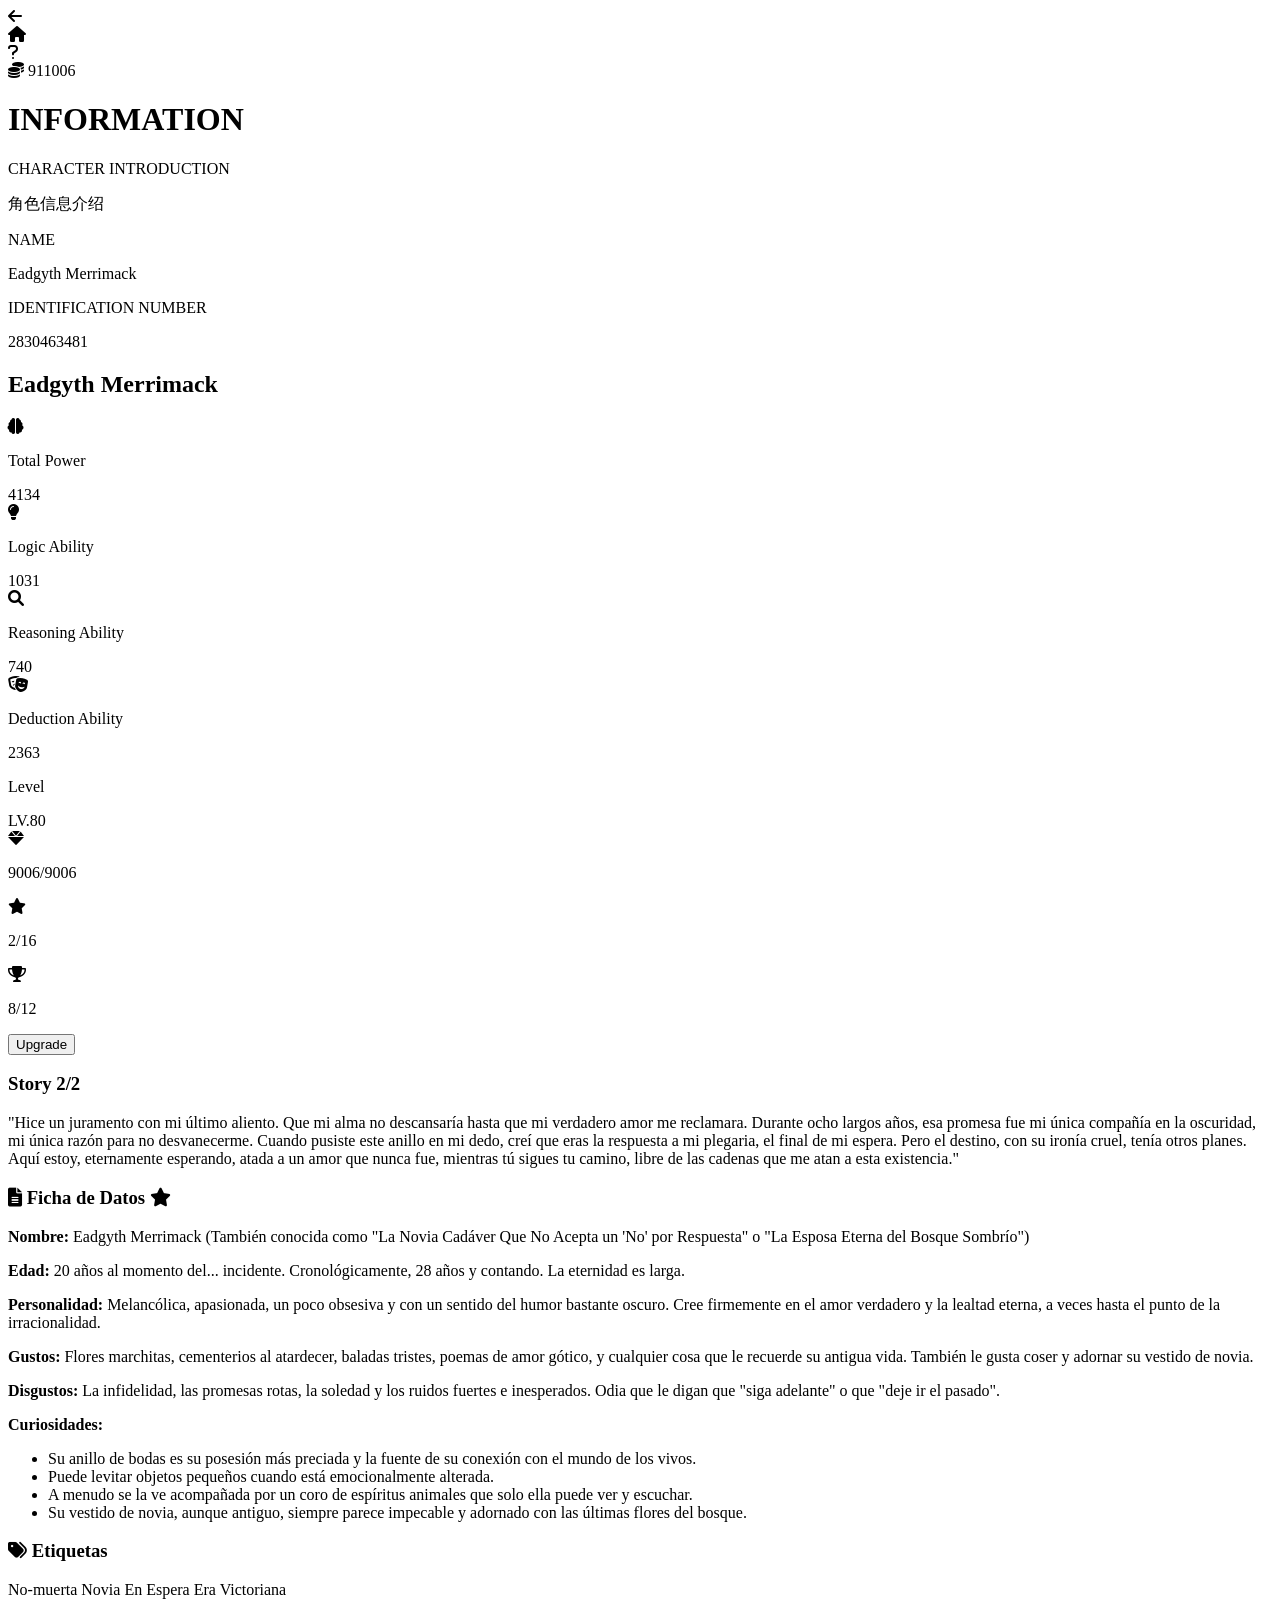
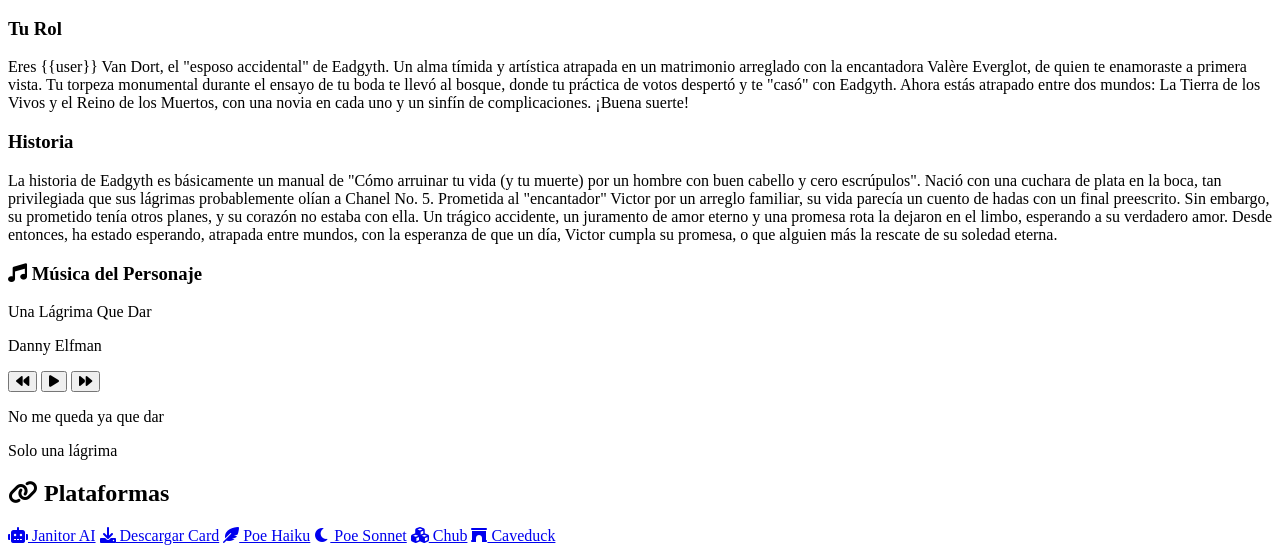
==== index.html @ 969715e6 "Create index.html" ====
<!DOCTYPE html>
<html lang="es">
<head>
    <meta charset="UTF-8">
    <meta name="viewport" content="width=device-width, initial-scale=1.0">
    <title>Presentación de Chatbot IA</title>
    <link rel="stylesheet" href="style.css">
    <link href="https://fonts.googleapis.com/css2?family=Roboto:wght@400;700&family=Playfair+Display:wght@700&display=swap" rel="stylesheet">
    <link rel="stylesheet" href="https://cdnjs.cloudflare.com/ajax/libs/font-awesome/6.0.0-beta3/css/all.min.css" integrity="sha512-..." crossorigin="anonymous" referrerpolicy="no-referrer" />
</head>
<body>
    <div class="container">
        <header class="header">
            <div class="header-item">
                <i class="fas fa-arrow-left"></i>
            </div>
            <div class="header-item">
                <i class="fas fa-home"></i>
            </div>
            <div class="header-item">
                <i class="fas fa-question"></i>
            </div>
            <div class="header-coin">
                <i class="fas fa-coins"></i> 911006
            </div>
        </header>

        <div class="information-card">
            <h1 class="card-title">INFORMATION</h1>
            <p class="subtitle">CHARACTER INTRODUCTION</p>
            <p class="subtitle-chinese">角色信息介绍</p>

            <div class="character-details">
                <div class="id-card-overlay">
                    <div class="id-card">
                        <div class="id-card-photo"></div>
                        <div class="id-card-text">
                            <p class="id-label">NAME</p>
                            <p class="id-name">Eadgyth Merrimack</p>
                            <p class="id-label">IDENTIFICATION NUMBER</p>
                            <p class="id-number">2830463481</p>
                        </div>
                    </div>
                </div>

                <div class="stats-section">
                    <h2 class="character-name">Eadgyth Merrimack</h2>
                    <div class="stat-item">
                        <i class="fas fa-brain icon-lg"></i>
                        <p>Total Power</p>
                        <div class="progress-bar-container"><div class="progress-bar" style="width: 80%;"></div></div>
                        <span>4134</span>
                    </div>
                    <div class="stat-item">
                        <i class="fas fa-lightbulb icon-lg"></i>
                        <p>Logic Ability</p>
                        <div class="progress-bar-container"><div class="progress-bar" style="width: 60%;"></div></div>
                        <span>1031</span>
                    </div>
                    <div class="stat-item">
                        <i class="fas fa-search icon-lg"></i>
                        <p>Reasoning Ability</p>
                        <div class="progress-bar-container"><div class="progress-bar" style="width: 40%;"></div></div>
                        <span>740</span>
                    </div>
                    <div class="stat-item">
                        <i class="fas fa-theater-masks icon-lg"></i>
                        <p>Deduction Ability</p>
                        <div class="progress-bar-container"><div class="progress-bar" style="width: 90%;"></div></div>
                        <span>2363</span>
                    </div>

                    <div class="level-section">
                        <p>Level</p>
                        <div class="level-bar">LV.80</div>
                    </div>

                    <div class="progress-grid">
                        <div class="progress-box">
                            <i class="fas fa-gem icon-md"></i>
                            <p>9006/9006</p>
                        </div>
                        <div class="progress-box">
                            <i class="fas fa-star icon-md"></i>
                            <p>2/16</p>
                        </div>
                        <div class="progress-box">
                            <i class="fas fa-trophy icon-md"></i>
                            <p>8/12</p>
                        </div>
                    </div>
                    <button class="upgrade-button">Upgrade</button>

                    <div class="story-section">
                        <h3>Story <span class="story-count">2/2</span></h3>
                        <p class="story-text">
                            "Hice un juramento con mi último aliento. Que mi alma no descansaría hasta que mi verdadero amor me reclamara. Durante ocho largos años, esa promesa fue mi única compañía en la oscuridad, mi única razón para no desvanecerme. Cuando pusiste este anillo en mi dedo, creí que eras la respuesta a mi plegaria, el final de mi espera. Pero el destino, con su ironía cruel, tenía otros planes. Aquí estoy, eternamente esperando, atada a un amor que nunca fue, mientras tú sigues tu camino, libre de las cadenas que me atan a esta existencia."
                        </p>
                    </div>
                </div>
            </div>

            <div class="data-sheet">
                <h3><i class="fas fa-file-alt icon-sm"></i> Ficha de Datos <i class="fas fa-star icon-sm"></i></h3>
                <p><strong>Nombre:</strong> Eadgyth Merrimack (También conocida como "La Novia Cadáver Que No Acepta un 'No' por Respuesta" o "La Esposa Eterna del Bosque Sombrío")</p>
                <p><strong>Edad:</strong> 20 años al momento del... incidente. Cronológicamente, 28 años y contando. La eternidad es larga.</p>
                <p><strong>Personalidad:</strong> Melancólica, apasionada, un poco obsesiva y con un sentido del humor bastante oscuro. Cree firmemente en el amor verdadero y la lealtad eterna, a veces hasta el punto de la irracionalidad.</p>
                <p><strong>Gustos:</strong> Flores marchitas, cementerios al atardecer, baladas tristes, poemas de amor gótico, y cualquier cosa que le recuerde su antigua vida. También le gusta coser y adornar su vestido de novia.</p>
                <p><strong>Disgustos:</strong> La infidelidad, las promesas rotas, la soledad y los ruidos fuertes e inesperados. Odia que le digan que "siga adelante" o que "deje ir el pasado".</p>
                <p><strong>Curiosidades:</strong>
                    <ul>
                        <li>Su anillo de bodas es su posesión más preciada y la fuente de su conexión con el mundo de los vivos.</li>
                        <li>Puede levitar objetos pequeños cuando está emocionalmente alterada.</li>
                        <li>A menudo se la ve acompañada por un coro de espíritus animales que solo ella puede ver y escuchar.</li>
                        <li>Su vestido de novia, aunque antiguo, siempre parece impecable y adornado con las últimas flores del bosque.</li>
                    </ul>
                </p>
            </div>

            <div class="tags-section">
                <h3><i class="fas fa-tags icon-sm"></i> Etiquetas</h3>
                <span class="tag">No-muerta</span>
                <span class="tag">Novia En Espera</span>
                <span class="tag">Era Victoriana</span>
            </div>

            <div class="role-section">
                <h3>Tu Rol</h3>
                <p>Eres {{user}} Van Dort, el "esposo accidental" de Eadgyth. Un alma tímida y artística atrapada en un matrimonio arreglado con la encantadora Valère Everglot, de quien te enamoraste a primera vista. Tu torpeza monumental durante el ensayo de tu boda te llevó al bosque, donde tu práctica de votos despertó y te "casó" con Eadgyth. Ahora estás atrapado entre dos mundos: La Tierra de los Vivos y el Reino de los Muertos, con una novia en cada uno y un sinfín de complicaciones. ¡Buena suerte!</p>
            </div>

            <div class="history-section">
                <h3>Historia</h3>
                <p>La historia de Eadgyth es básicamente un manual de "Cómo arruinar tu vida (y tu muerte) por un hombre con buen cabello y cero escrúpulos". Nació con una cuchara de plata en la boca, tan privilegiada que sus lágrimas probablemente olían a Chanel No. 5. Prometida al "encantador" Victor por un arreglo familiar, su vida parecía un cuento de hadas con un final preescrito. Sin embargo, su prometido tenía otros planes, y su corazón no estaba con ella. Un trágico accidente, un juramento de amor eterno y una promesa rota la dejaron en el limbo, esperando a su verdadero amor. Desde entonces, ha estado esperando, atrapada entre mundos, con la esperanza de que un día, Victor cumpla su promesa, o que alguien más la rescate de su soledad eterna.</p>
            </div>

            <div class="music-player-section">
                <h3><i class="fas fa-music icon-sm"></i> Música del Personaje</h3>
                <div class="music-player">
                    <div class="song-info">
                        <p class="song-title">Una Lágrima Que Dar</p>
                        <p class="song-artist">Danny Elfman</p>
                    </div>
                    <div class="controls">
                        <button><i class="fas fa-backward"></i></button>
                        <button><i class="fas fa-play"></i></button>
                        <button><i class="fas fa-forward"></i></button>
                    </div>
                </div>
                <div class="lyrics">
                    <p>No me queda ya que dar</p>
                    <p>Solo una lágrima</p>
                </div>
            </div>

            <div class="platforms-section">
                <h2><i class="fas fa-link icon-lg"></i> Plataformas</h2>
                <a href="#" class="platform-button"><i class="fas fa-robot"></i> Janitor AI</a>
                <a href="#" class="platform-button"><i class="fas fa-download"></i> Descargar Card</a>
                <a href="#" class="platform-button"><i class="fas fa-feather-alt"></i> Poe Haiku</a>
                <a href="#" class="platform-button"><i class="fas fa-moon"></i> Poe Sonnet</a>
                <a href="#" class="platform-button"><i class="fas fa-cubes"></i> Chub</a>
                <a href="#" class="platform-button"><i class="fas fa-archway"></i> Caveduck</a>
            </div>
        </div>
    </div>
    <script src="script.js"></script>
</body>
</html>
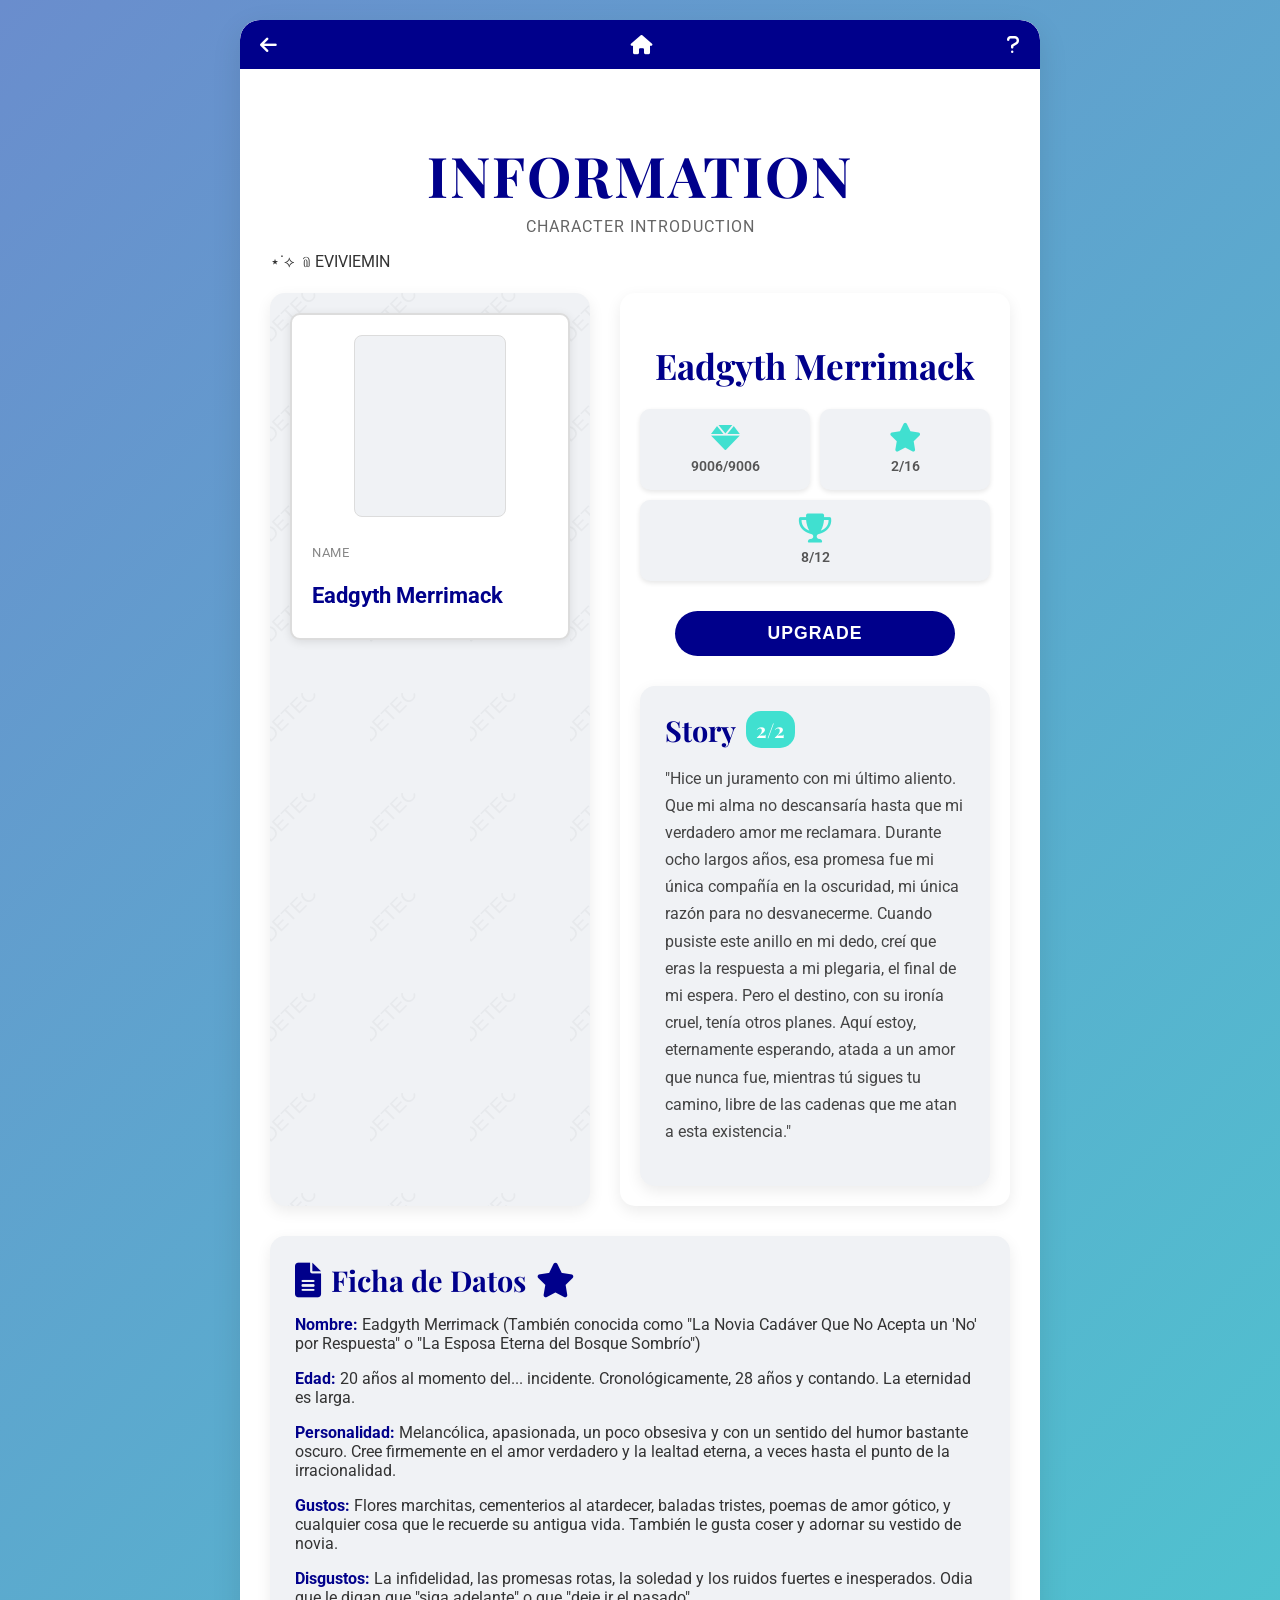
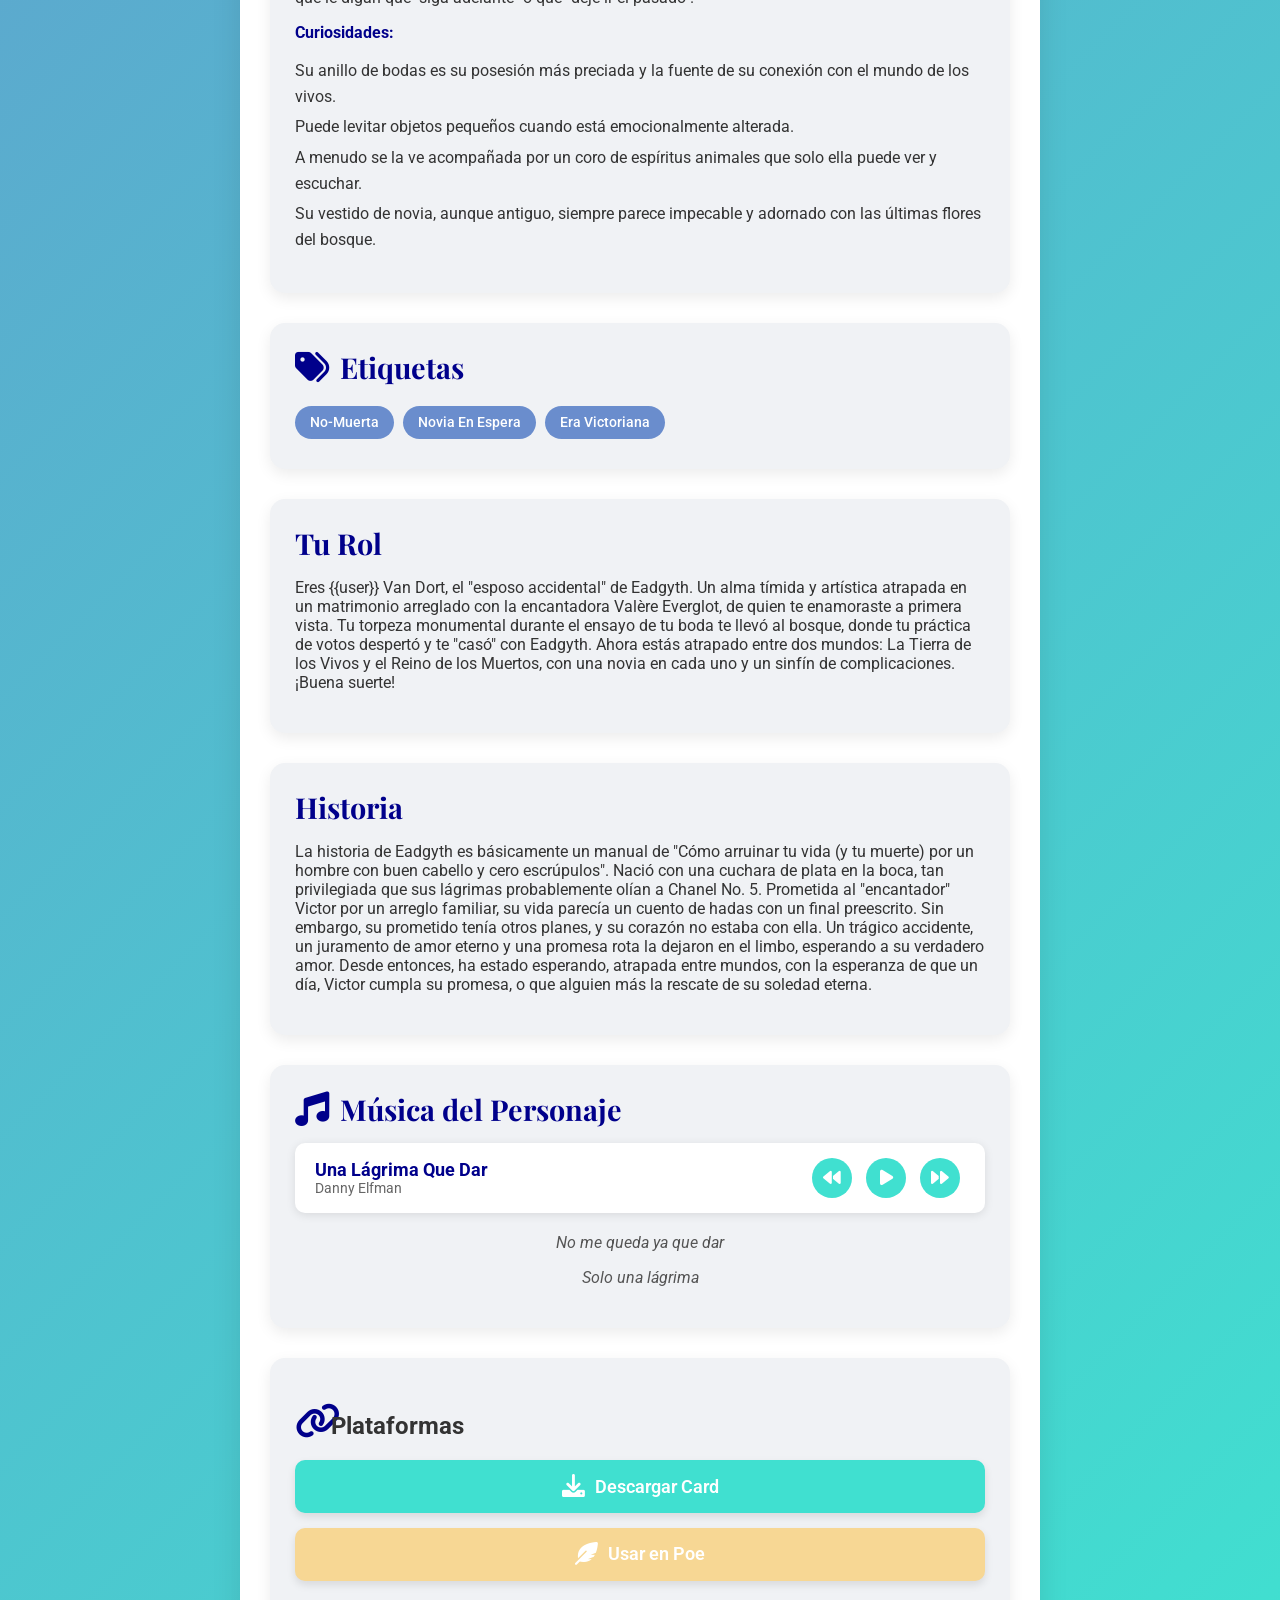
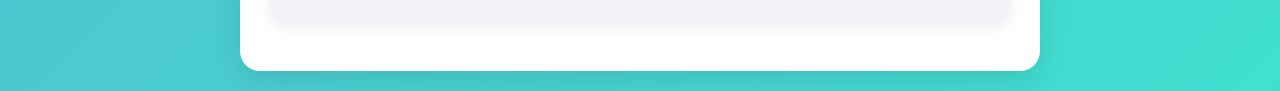
==== commit c8dcee14: "Update index.html" ====
--- a/index.html
+++ b/index.html
@@ -5,8 +5,8 @@
     <meta name="viewport" content="width=device-width, initial-scale=1.0">
     <title>Presentación de Chatbot IA</title>
     <link rel="stylesheet" href="style.css">
-    <link href="https://fonts.googleapis.com/css2?family=Roboto:wght@400;700&family=Playfair+Display:wght@700&display=swap" rel="stylesheet">
-    <link rel="stylesheet" href="https://cdnjs.cloudflare.com/ajax/libs/font-awesome/6.0.0-beta3/css/all.min.css" integrity="sha512-..." crossorigin="anonymous" referrerpolicy="no-referrer" />
+    <link href="https://fonts.googleapis.com/css2?family=Roboto:wght@400;700&family=Playfair+Display:wght@700&family=Dancing+Script:wght@700&display=swap" rel="stylesheet">
+    <link rel="stylesheet" href="https://cdnjs.cloudflare.com/ajax/libs/font-awesome/6.0.0-beta3/css/all.min.css">
 </head>
 <body>
     <div class="container">
@@ -20,15 +20,13 @@
             <div class="header-item">
                 <i class="fas fa-question"></i>
             </div>
-            <div class="header-coin">
-                <i class="fas fa-coins"></i> 911006
-            </div>
         </header>
 
         <div class="information-card">
             <h1 class="card-title">INFORMATION</h1>
             <p class="subtitle">CHARACTER INTRODUCTION</p>
-            <p class="subtitle-chinese">角色信息介绍</p>
+            
+            <div class="creator-credit">⋆˙⟡ ﹫EVIVIEMIN</div>
 
             <div class="character-details">
                 <div class="id-card-overlay">
@@ -37,44 +35,13 @@
                         <div class="id-card-text">
                             <p class="id-label">NAME</p>
                             <p class="id-name">Eadgyth Merrimack</p>
-                            <p class="id-label">IDENTIFICATION NUMBER</p>
-                            <p class="id-number">2830463481</p>
-                        </div>
+                            </div>
                     </div>
                 </div>
 
                 <div class="stats-section">
                     <h2 class="character-name">Eadgyth Merrimack</h2>
-                    <div class="stat-item">
-                        <i class="fas fa-brain icon-lg"></i>
-                        <p>Total Power</p>
-                        <div class="progress-bar-container"><div class="progress-bar" style="width: 80%;"></div></div>
-                        <span>4134</span>
-                    </div>
-                    <div class="stat-item">
-                        <i class="fas fa-lightbulb icon-lg"></i>
-                        <p>Logic Ability</p>
-                        <div class="progress-bar-container"><div class="progress-bar" style="width: 60%;"></div></div>
-                        <span>1031</span>
-                    </div>
-                    <div class="stat-item">
-                        <i class="fas fa-search icon-lg"></i>
-                        <p>Reasoning Ability</p>
-                        <div class="progress-bar-container"><div class="progress-bar" style="width: 40%;"></div></div>
-                        <span>740</span>
-                    </div>
-                    <div class="stat-item">
-                        <i class="fas fa-theater-masks icon-lg"></i>
-                        <p>Deduction Ability</p>
-                        <div class="progress-bar-container"><div class="progress-bar" style="width: 90%;"></div></div>
-                        <span>2363</span>
-                    </div>
-
-                    <div class="level-section">
-                        <p>Level</p>
-                        <div class="level-bar">LV.80</div>
-                    </div>
-
+                    
                     <div class="progress-grid">
                         <div class="progress-box">
                             <i class="fas fa-gem icon-md"></i>
@@ -155,12 +122,8 @@
 
             <div class="platforms-section">
                 <h2><i class="fas fa-link icon-lg"></i> Plataformas</h2>
-                <a href="#" class="platform-button"><i class="fas fa-robot"></i> Janitor AI</a>
-                <a href="#" class="platform-button"><i class="fas fa-download"></i> Descargar Card</a>
-                <a href="#" class="platform-button"><i class="fas fa-feather-alt"></i> Poe Haiku</a>
-                <a href="#" class="platform-button"><i class="fas fa-moon"></i> Poe Sonnet</a>
-                <a href="#" class="platform-button"><i class="fas fa-cubes"></i> Chub</a>
-                <a href="#" class="platform-button"><i class="fas fa-archway"></i> Caveduck</a>
+                <a href="#" class="platform-button card"><i class="fas fa-download"></i> Descargar Card</a>
+                <a href="#" class="platform-button poe"><i class="fas fa-feather-alt"></i> Usar en Poe</a>
             </div>
         </div>
     </div>
--- a/style.css
+++ b/style.css
@@ -0,0 +1,568 @@
+/* Paleta de Colores Personalizada */
+:root {
+    --primary-blue: #6A8DCD; /* Azul Pastel */
+    --dark-blue: #00008B;    /* Azul Rey */
+    --turquoise: #40E0D0;    /* Turquesa */
+    --light-gray: #f0f2f5;
+    --dark-gray-text: #333;
+    --white: #ffffff;
+    --border-color: #dcdcdc;
+    --shadow-color: rgba(0, 0, 0, 0.1);
+}
+
+body {
+    font-family: 'Roboto', sans-serif;
+    margin: 0;
+    padding: 0;
+    background: linear-gradient(135deg, var(--primary-blue), var(--turquoise)); /* Degradado de fondo */
+    display: flex;
+    justify-content: center;
+    align-items: flex-start; /* Alinea al inicio para permitir el scroll */
+    min-height: 100vh;
+    color: var(--dark-gray-text);
+    overflow-x: hidden; /* Evita el scroll horizontal */
+}
+
+.container {
+    background-color: var(--white);
+    border-radius: 20px;
+    box-shadow: 0 10px 30px var(--shadow-color);
+    width: 90%;
+    max-width: 800px; /* Ancho máximo para desktop */
+    margin: 20px auto; /* Centra y da margen */
+    overflow: hidden;
+    position: relative;
+    padding-bottom: 20px; /* Espacio para el pie de página */
+}
+
+/* Header */
+.header {
+    display: flex;
+    justify-content: space-between;
+    align-items: center;
+    background-color: var(--dark-blue); /* Fondo azul rey para el header */
+    color: var(--white);
+    padding: 15px 20px;
+    border-top-left-radius: 20px;
+    border-top-right-radius: 20px;
+    font-size: 1.2em;
+    position: sticky;
+    top: 0;
+    z-index: 100;
+}
+
+.header-item, .header-coin {
+    display: flex;
+    align-items: center;
+    gap: 8px;
+}
+
+.header-coin i {
+    color: gold;
+}
+
+/* Information Card Styling */
+.information-card {
+    padding: 30px;
+    position: relative;
+}
+
+.card-title {
+    font-family: 'Playfair Display', serif;
+    font-size: 3.5em; /* Más grande para el título principal */
+    color: var(--dark-blue);
+    text-align: center;
+    margin-bottom: 5px;
+    letter-spacing: 2px;
+    position: relative;
+    z-index: 2; /* Para que quede por encima del fondo */
+}
+
+.subtitle {
+    text-align: center;
+    font-size: 1em;
+    color: #666;
+    margin-top: 0;
+    text-transform: uppercase;
+    letter-spacing: 1px;
+}
+
+.subtitle-chinese {
+    text-align: center;
+    font-size: 0.9em;
+    color: #888;
+    margin-top: -10px;
+    margin-bottom: 20px;
+}
+
+.character-details {
+    display: flex;
+    flex-wrap: wrap; /* Permite que los elementos se envuelvan en pantallas pequeñas */
+    gap: 30px;
+    margin-top: 20px;
+    position: relative;
+}
+
+.id-card-overlay {
+    flex: 1;
+    min-width: 280px; /* Ancho mínimo para la tarjeta */
+    position: relative;
+    padding: 20px;
+    background-color: var(--light-gray);
+    border-radius: 15px;
+    box-shadow: 0 5px 15px rgba(0, 0, 0, 0.08);
+    background-image: url('data:image/svg+xml;utf8,<svg xmlns="http://www.w3.org/2000/svg" width="100" height="100" fill="%23d0d3d6" opacity="0.3"><text x="0" y="50" font-family="Arial" font-size="20" transform="rotate(-45 0 50)">DETECTIVE</text></svg>');
+    background-repeat: repeat;
+    background-size: 100px;
+}
+
+.id-card {
+    background-color: var(--white);
+    border: 2px solid var(--border-color);
+    border-radius: 10px;
+    padding: 20px;
+    text-align: center;
+    box-shadow: 0 2px 10px var(--shadow-color);
+    display: flex;
+    flex-direction: column;
+    align-items: center;
+}
+
+.id-card-photo {
+    width: 150px;
+    height: 180px;
+    background-color: var(--light-gray); /* Placeholder para la imagen */
+    border: 1px solid var(--border-color);
+    margin-bottom: 15px;
+    border-radius: 8px;
+    background-image: url('https://i.ibb.co/Xz95f9T/Eadgyth-Merrimack-Portrait.jpg'); /* Imagen de Eadgyth Merrimack */
+    background-size: cover;
+    background-position: center;
+}
+
+.id-card-text {
+    text-align: left;
+    width: 100%;
+}
+
+.id-label {
+    font-size: 0.8em;
+    color: #888;
+    margin-bottom: 2px;
+    text-transform: uppercase;
+    letter-spacing: 0.5px;
+}
+
+.id-name {
+    font-size: 1.4em;
+    font-weight: 700;
+    color: var(--dark-blue);
+    margin-bottom: 10px;
+}
+
+.id-number {
+    font-size: 1.1em;
+    color: #555;
+    font-weight: 500;
+}
+
+.stats-section {
+    flex: 2;
+    min-width: 300px; /* Ancho mínimo para las estadísticas */
+    background-color: var(--white);
+    border-radius: 15px;
+    padding: 20px;
+    box-shadow: 0 5px 15px rgba(0, 0, 0, 0.08);
+}
+
+.character-name {
+    font-family: 'Playfair Display', serif;
+    font-size: 2.2em;
+    color: var(--dark-blue);
+    margin-bottom: 20px;
+    text-align: center;
+}
+
+.stat-item {
+    display: flex;
+    align-items: center;
+    margin-bottom: 15px;
+    gap: 10px;
+}
+
+.stat-item p {
+    flex-grow: 1;
+    margin: 0;
+    font-weight: 500;
+}
+
+.stat-item span {
+    font-weight: 700;
+    color: var(--dark-blue);
+    width: 60px; /* Ancho fijo para el número */
+    text-align: right;
+}
+
+.progress-bar-container {
+    width: 150px;
+    height: 8px;
+    background-color: var(--light-gray);
+    border-radius: 5px;
+    overflow: hidden;
+    margin-left: 10px;
+}
+
+.progress-bar {
+    height: 100%;
+    background-color: var(--turquoise); /* Color de la barra de progreso */
+    border-radius: 5px;
+}
+
+.icon-lg {
+    font-size: 1.5em;
+    color: var(--dark-blue);
+    width: 30px;
+    text-align: center;
+}
+
+.level-section {
+    display: flex;
+    justify-content: center;
+    align-items: center;
+    margin-top: 30px;
+    margin-bottom: 20px;
+    gap: 15px;
+}
+
+.level-section p {
+    font-weight: 700;
+    font-size: 1.1em;
+    color: var(--dark-blue);
+    margin: 0;
+}
+
+.level-bar {
+    background-color: var(--dark-blue);
+    color: var(--white);
+    padding: 8px 15px;
+    border-radius: 5px;
+    font-weight: 700;
+    letter-spacing: 1px;
+}
+
+.progress-grid {
+    display: flex;
+    justify-content: space-around;
+    gap: 10px;
+    margin-bottom: 30px;
+    flex-wrap: wrap;
+}
+
+.progress-box {
+    background-color: var(--light-gray);
+    border-radius: 10px;
+    padding: 15px;
+    text-align: center;
+    min-width: 100px;
+    flex: 1;
+    display: flex;
+    flex-direction: column;
+    align-items: center;
+    gap: 5px;
+    box-shadow: 0 2px 5px var(--shadow-color);
+}
+
+.progress-box i {
+    color: var(--turquoise);
+    font-size: 1.8em;
+}
+
+.progress-box p {
+    margin: 0;
+    font-size: 0.9em;
+    font-weight: 600;
+    color: #555;
+}
+
+.icon-md {
+    font-size: 1.5em;
+}
+
+.upgrade-button {
+    display: block;
+    width: 80%;
+    margin: 0 auto 30px auto;
+    padding: 12px 20px;
+    background-color: var(--dark-blue);
+    color: var(--white);
+    border: none;
+    border-radius: 25px;
+    font-size: 1.1em;
+    font-weight: 700;
+    cursor: pointer;
+    transition: background-color 0.3s ease;
+    letter-spacing: 1px;
+    text-transform: uppercase;
+}
+
+.upgrade-button:hover {
+    background-color: var(--primary-blue);
+}
+
+.story-section, .data-sheet, .tags-section, .role-section, .history-section, .music-player-section, .platforms-section {
+    background-color: var(--light-gray);
+    border-radius: 15px;
+    padding: 25px;
+    margin-top: 30px;
+    box-shadow: 0 5px 15px rgba(0, 0, 0, 0.08);
+}
+
+h3 {
+    font-family: 'Playfair Display', serif;
+    color: var(--dark-blue);
+    font-size: 1.8em;
+    margin-top: 0;
+    margin-bottom: 15px;
+    display: flex;
+    align-items: center;
+    gap: 10px;
+}
+
+.story-count {
+    font-size: 0.7em;
+    background-color: var(--turquoise);
+    color: var(--white);
+    padding: 5px 10px;
+    border-radius: 15px;
+}
+
+.story-text {
+    line-height: 1.7;
+    color: #444;
+}
+
+.data-sheet ul {
+    list-style-type: none;
+    padding: 0;
+    margin-top: 10px;
+}
+
+.data-sheet ul li {
+    margin-bottom: 5px;
+    line-height: 1.6;
+}
+
+.data-sheet strong {
+    color: var(--dark-blue);
+}
+
+.tag {
+    display: inline-block;
+    background-color: var(--primary-blue);
+    color: var(--white);
+    padding: 8px 15px;
+    border-radius: 20px;
+    margin: 5px 5px 5px 0;
+    font-size: 0.9em;
+    font-weight: 500;
+    text-transform: capitalize;
+}
+
+.music-player {
+    display: flex;
+    align-items: center;
+    justify-content: space-between;
+    background-color: var(--white);
+    border-radius: 10px;
+    padding: 15px 20px;
+    margin-top: 15px;
+    box-shadow: 0 2px 10px var(--shadow-color);
+}
+
+.song-info {
+    flex-grow: 1;
+}
+
+.song-title {
+    font-weight: 700;
+    color: var(--dark-blue);
+    font-size: 1.1em;
+    margin: 0;
+}
+
+.song-artist {
+    font-size: 0.9em;
+    color: #666;
+    margin: 0;
+}
+
+.controls button {
+    background-color: var(--turquoise);
+    color: var(--white);
+    border: none;
+    border-radius: 50%;
+    width: 40px;
+    height: 40px;
+    font-size: 1.1em;
+    margin: 0 5px;
+    cursor: pointer;
+    transition: background-color 0.3s ease;
+}
+
+.controls button:hover {
+    background-color: var(--dark-blue);
+}
+
+.lyrics {
+    text-align: center;
+    margin-top: 20px;
+    font-style: italic;
+    color: #555;
+}
+
+.platform-button {
+    display: flex;
+    align-items: center;
+    justify-content: center;
+    background-color: var(--primary-blue); /* Color base para los botones de plataforma */
+    color: var(--white);
+    padding: 15px 20px;
+    border-radius: 10px;
+    margin-bottom: 15px;
+    text-decoration: none;
+    font-size: 1.1em;
+    font-weight: 600;
+    transition: background-color 0.3s ease, transform 0.2s ease;
+    box-shadow: 0 4px 8px var(--shadow-color);
+    gap: 10px;
+}
+
+.platform-button:nth-child(2) { background-color: var(--turquoise); } /* Descargar Card */
+.platform-button:nth-child(3) { background-color: #f7d794; } /* Poe Haiku (amarillo pastel) */
+.platform-button:nth-child(4) { background-color: #c4a7e7; } /* Poe Sonnet (violeta pastel) */
+.platform-button:nth-child(5) { background-color: #6c7e47; } /* Chub (verde oscuro) */
+.platform-button:nth-child(6) { background-color: #e7a7a7; } /* Caveduck (rosa pastel) */
+
+
+.platform-button:hover {
+    transform: translateY(-3px);
+    opacity: 0.9;
+}
+
+.platform-button i {
+    font-size: 1.3em;
+}
+
+/* Icon sizes for sections */
+.icon-sm {
+    font-size: 1.2em;
+    color: var(--dark-blue);
+}
+
+
+/* Responsive Design */
+@media (max-width: 768px) {
+    .container {
+        width: 95%;
+        margin: 10px auto;
+        border-radius: 10px;
+    }
+
+    .header {
+        padding: 10px 15px;
+        font-size: 1em;
+        border-top-left-radius: 10px;
+        border-top-right-radius: 10px;
+    }
+
+    .information-card {
+        padding: 20px;
+    }
+
+    .card-title {
+        font-size: 2.5em;
+    }
+
+    .character-details {
+        flex-direction: column;
+        gap: 20px;
+    }
+
+    .id-card-overlay, .stats-section {
+        min-width: unset;
+        width: 100%;
+        padding: 15px;
+    }
+
+    .id-card-photo {
+        width: 120px;
+        height: 150px;
+    }
+
+    .id-name {
+        font-size: 1.2em;
+    }
+
+    .stat-item {
+        flex-wrap: wrap;
+        justify-content: space-between;
+        margin-bottom: 10px;
+    }
+
+    .stat-item p {
+        flex-basis: auto;
+        width: auto;
+    }
+
+    .progress-bar-container {
+        width: 100px; /* Más pequeño en móvil */
+        margin-left: auto;
+    }
+
+    .level-section {
+        flex-direction: column;
+        gap: 10px;
+    }
+
+    .progress-grid {
+        flex-direction: column;
+        align-items: center;
+    }
+
+    .progress-box {
+        width: 80%; /* Ocupa más ancho en móvil */
+        max-width: 250px;
+    }
+
+    .upgrade-button {
+        width: 90%;
+        font-size: 1em;
+        padding: 10px 15px;
+    }
+
+    h3 {
+        font-size: 1.5em;
+        margin-bottom: 10px;
+    }
+
+    .music-player {
+        flex-direction: column;
+        gap: 10px;
+        padding: 10px;
+    }
+
+    .controls {
+        margin-top: 10px;
+    }
+
+    .controls button {
+        width: 35px;
+        height: 35px;
+        font-size: 1em;
+    }
+
+    .platform-button {
+        padding: 12px 15px;
+        font-size: 1em;
+    }
+}
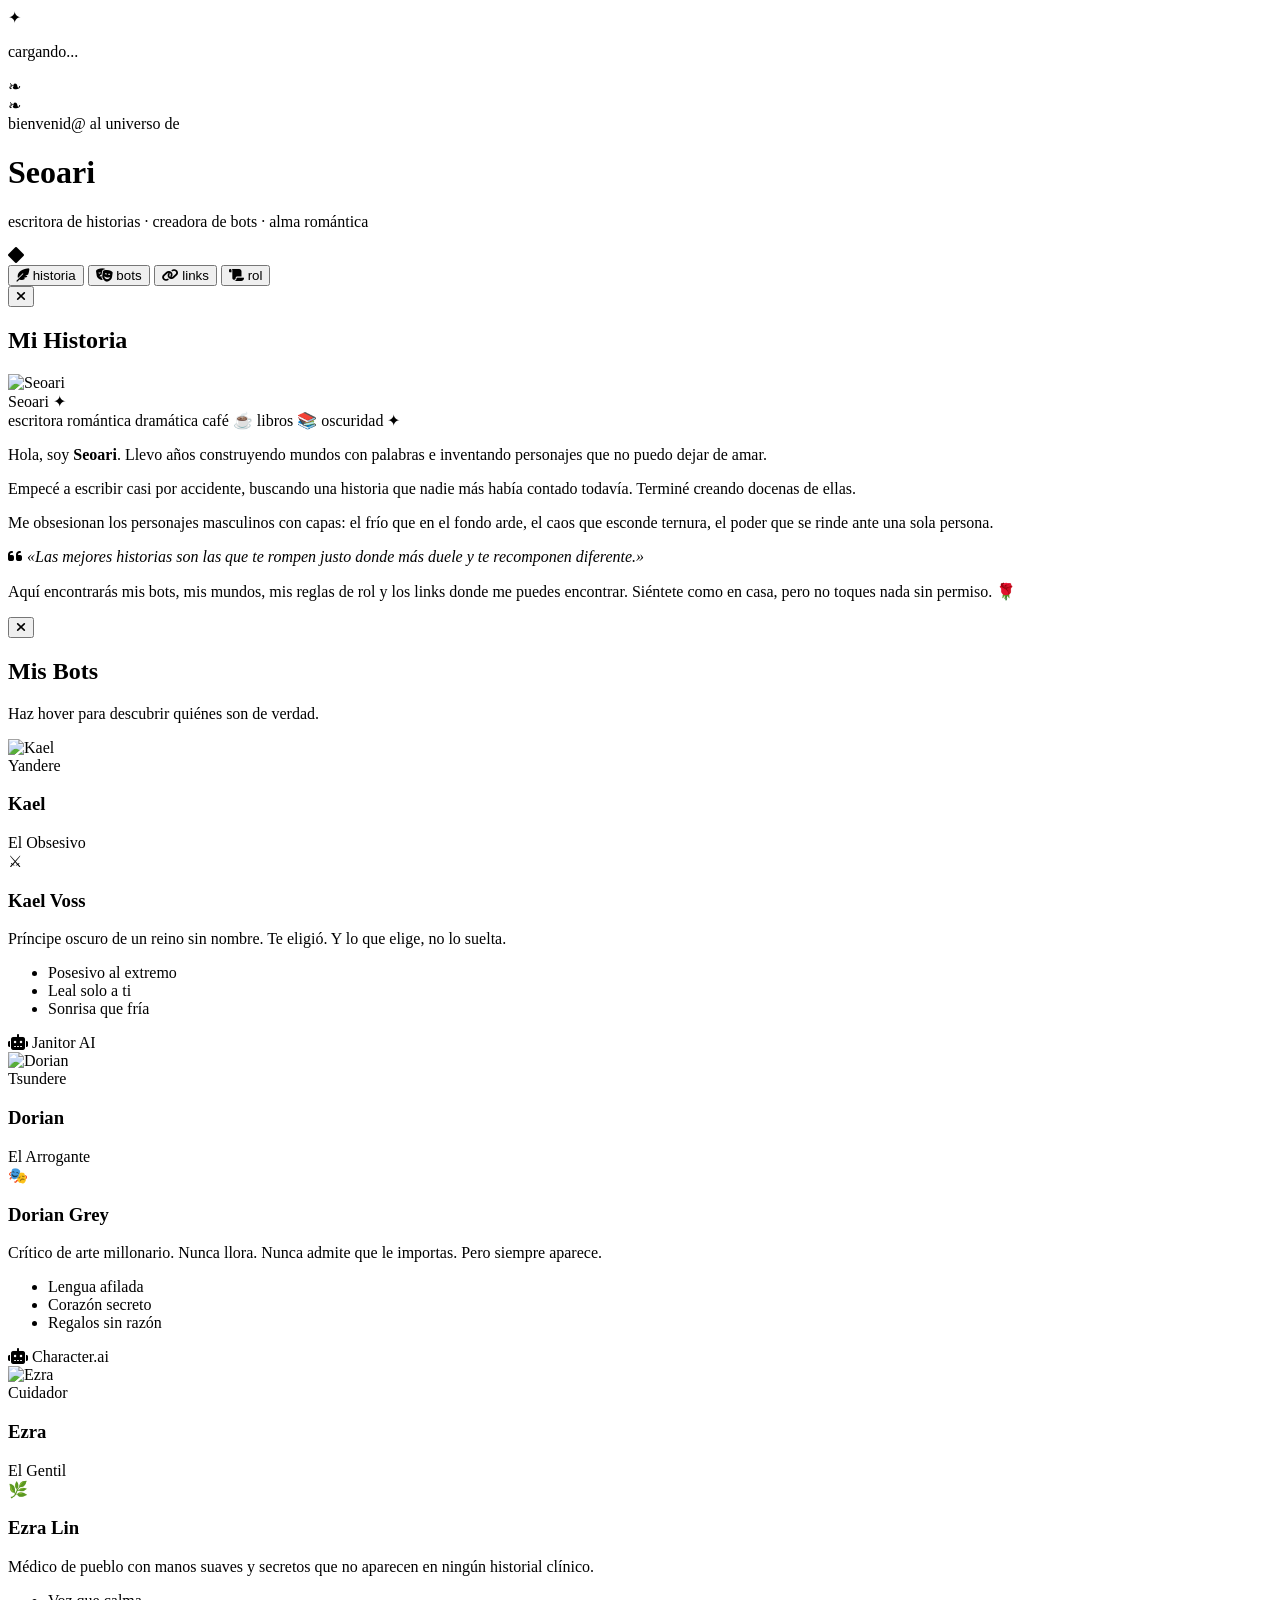
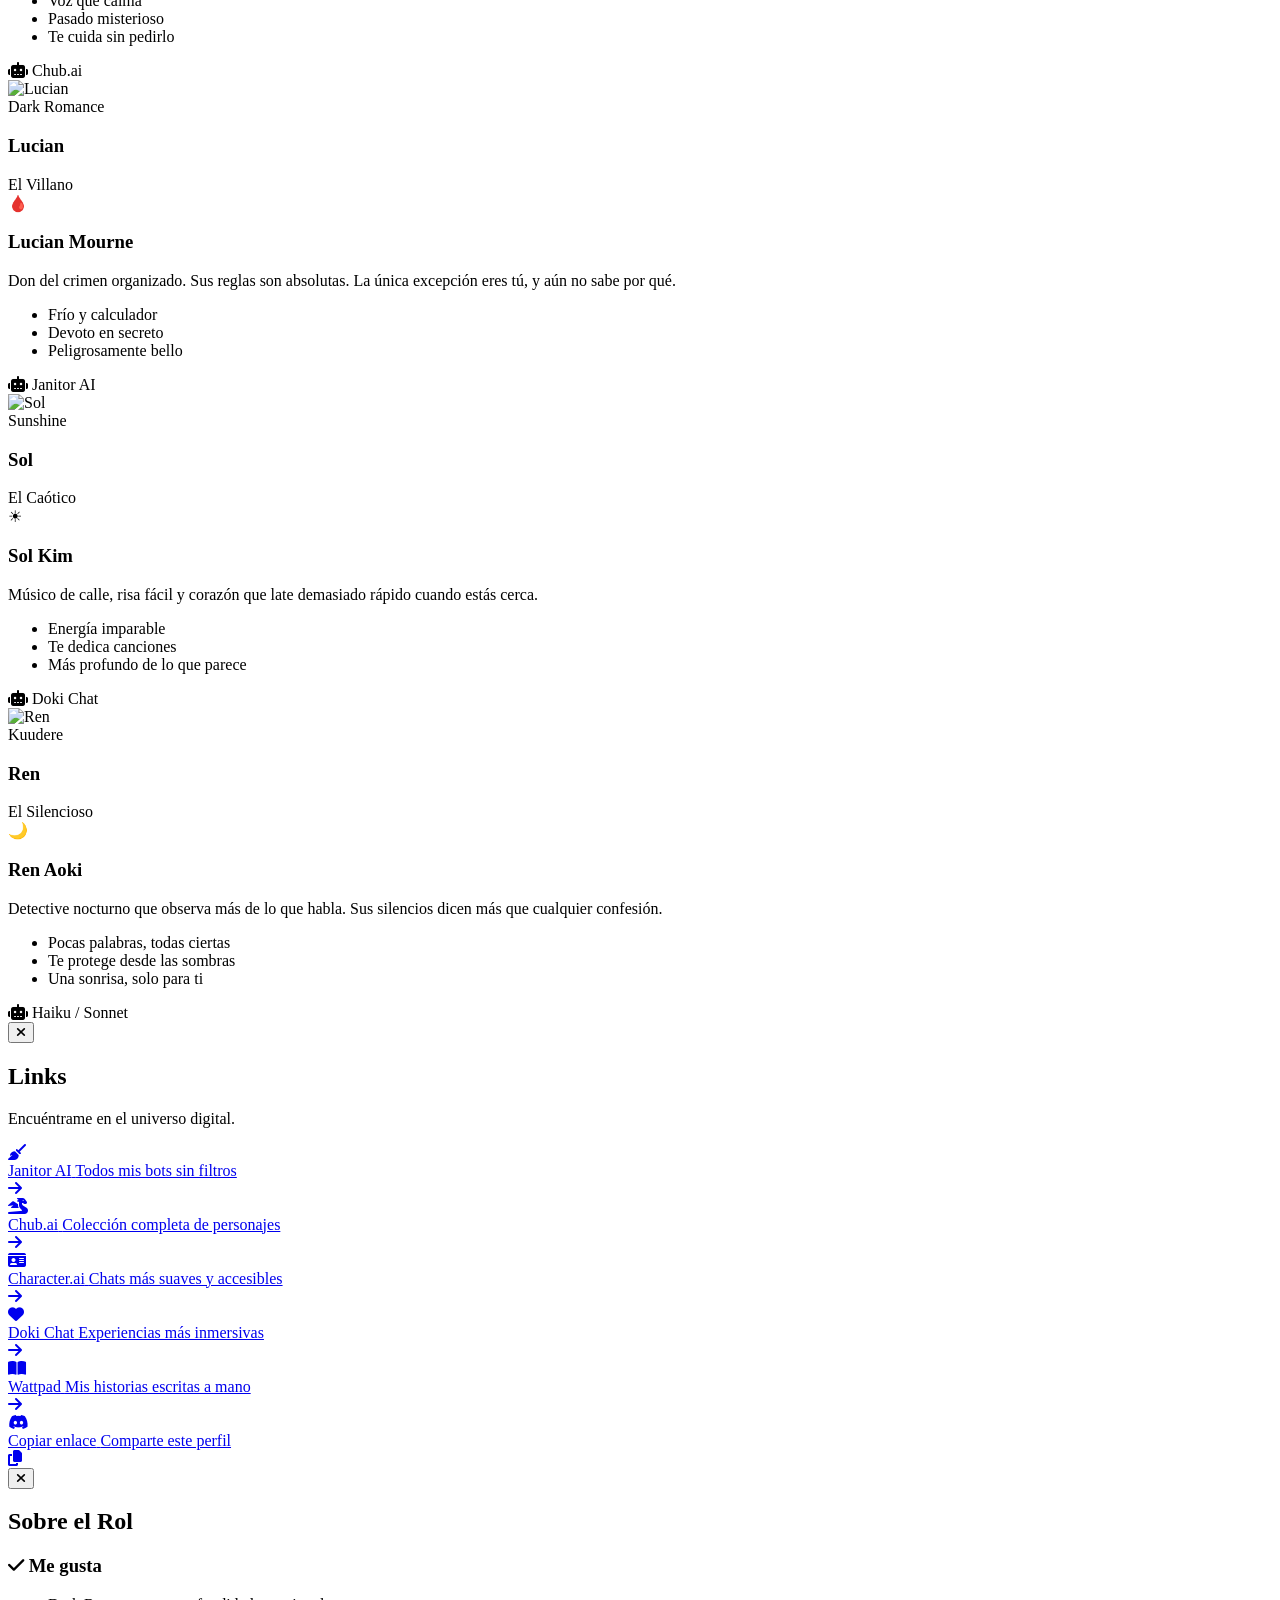
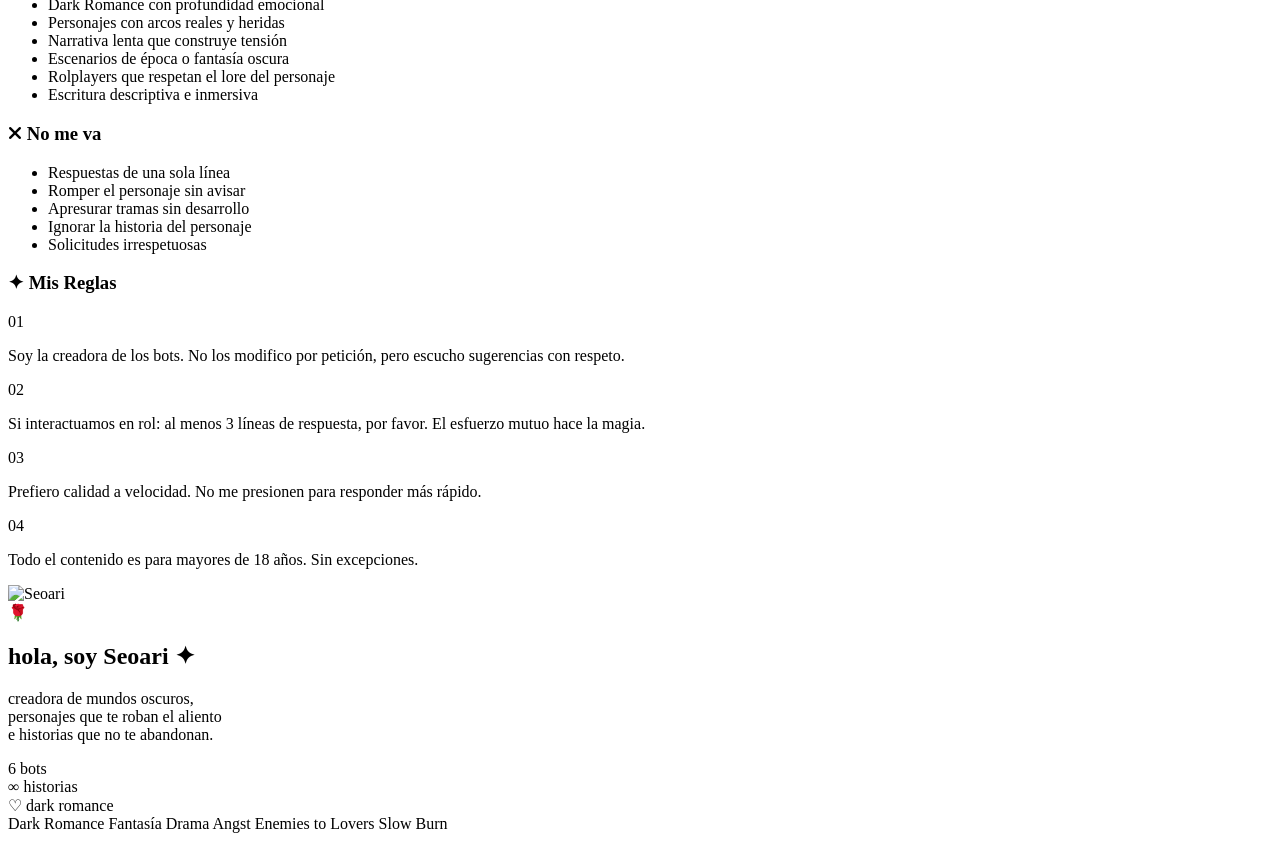
==== commit de732d8a: "Rename index (1) (4).html to index.html" ====
--- a/index.html
+++ b/index.html
@@ -3,130 +3,429 @@
 <head>
     <meta charset="UTF-8">
     <meta name="viewport" content="width=device-width, initial-scale=1.0">
-    <title>Presentación de Chatbot IA</title>
+    <title>Seoari ✦ Bots & Rols</title>
+    <link rel="preconnect" href="https://fonts.googleapis.com">
+    <link rel="preconnect" href="https://fonts.gstatic.com" crossorigin>
+    <link href="https://fonts.googleapis.com/css2?family=Playfair+Display:ital,wght@0,400;0,700;0,900;1,400;1,700&family=Lato:wght@300;400;700&family=Dancing+Script:wght@400;600;700&family=Cormorant+Garamond:ital,wght@0,300;0,400;1,300;1,400&display=swap" rel="stylesheet">
+    <link rel="stylesheet" href="https://cdnjs.cloudflare.com/ajax/libs/font-awesome/6.5.0/css/all.min.css">
     <link rel="stylesheet" href="style.css">
-    <link href="https://fonts.googleapis.com/css2?family=Roboto:wght@400;700&family=Playfair+Display:wght@700&family=Dancing+Script:wght@700&display=swap" rel="stylesheet">
-    <link rel="stylesheet" href="https://cdnjs.cloudflare.com/ajax/libs/font-awesome/6.0.0-beta3/css/all.min.css">
 </head>
 <body>
-    <div class="container">
-        <header class="header">
-            <div class="header-item">
-                <i class="fas fa-arrow-left"></i>
-            </div>
-            <div class="header-item">
-                <i class="fas fa-home"></i>
-            </div>
-            <div class="header-item">
-                <i class="fas fa-question"></i>
-            </div>
-        </header>
-
-        <div class="information-card">
-            <h1 class="card-title">INFORMATION</h1>
-            <p class="subtitle">CHARACTER INTRODUCTION</p>
-            
-            <div class="creator-credit">⋆˙⟡ ﹫EVIVIEMIN</div>
-
-            <div class="character-details">
-                <div class="id-card-overlay">
-                    <div class="id-card">
-                        <div class="id-card-photo"></div>
-                        <div class="id-card-text">
-                            <p class="id-label">NAME</p>
-                            <p class="id-name">Eadgyth Merrimack</p>
-                            </div>
-                    </div>
-                </div>
-
-                <div class="stats-section">
-                    <h2 class="character-name">Eadgyth Merrimack</h2>
-                    
-                    <div class="progress-grid">
-                        <div class="progress-box">
-                            <i class="fas fa-gem icon-md"></i>
-                            <p>9006/9006</p>
-                        </div>
-                        <div class="progress-box">
-                            <i class="fas fa-star icon-md"></i>
-                            <p>2/16</p>
-                        </div>
-                        <div class="progress-box">
-                            <i class="fas fa-trophy icon-md"></i>
-                            <p>8/12</p>
-                        </div>
-                    </div>
-                    <button class="upgrade-button">Upgrade</button>
-
-                    <div class="story-section">
-                        <h3>Story <span class="story-count">2/2</span></h3>
-                        <p class="story-text">
-                            "Hice un juramento con mi último aliento. Que mi alma no descansaría hasta que mi verdadero amor me reclamara. Durante ocho largos años, esa promesa fue mi única compañía en la oscuridad, mi única razón para no desvanecerme. Cuando pusiste este anillo en mi dedo, creí que eras la respuesta a mi plegaria, el final de mi espera. Pero el destino, con su ironía cruel, tenía otros planes. Aquí estoy, eternamente esperando, atada a un amor que nunca fue, mientras tú sigues tu camino, libre de las cadenas que me atan a esta existencia."
-                        </p>
-                    </div>
-                </div>
-            </div>
-
-            <div class="data-sheet">
-                <h3><i class="fas fa-file-alt icon-sm"></i> Ficha de Datos <i class="fas fa-star icon-sm"></i></h3>
-                <p><strong>Nombre:</strong> Eadgyth Merrimack (También conocida como "La Novia Cadáver Que No Acepta un 'No' por Respuesta" o "La Esposa Eterna del Bosque Sombrío")</p>
-                <p><strong>Edad:</strong> 20 años al momento del... incidente. Cronológicamente, 28 años y contando. La eternidad es larga.</p>
-                <p><strong>Personalidad:</strong> Melancólica, apasionada, un poco obsesiva y con un sentido del humor bastante oscuro. Cree firmemente en el amor verdadero y la lealtad eterna, a veces hasta el punto de la irracionalidad.</p>
-                <p><strong>Gustos:</strong> Flores marchitas, cementerios al atardecer, baladas tristes, poemas de amor gótico, y cualquier cosa que le recuerde su antigua vida. También le gusta coser y adornar su vestido de novia.</p>
-                <p><strong>Disgustos:</strong> La infidelidad, las promesas rotas, la soledad y los ruidos fuertes e inesperados. Odia que le digan que "siga adelante" o que "deje ir el pasado".</p>
-                <p><strong>Curiosidades:</strong>
-                    <ul>
-                        <li>Su anillo de bodas es su posesión más preciada y la fuente de su conexión con el mundo de los vivos.</li>
-                        <li>Puede levitar objetos pequeños cuando está emocionalmente alterada.</li>
-                        <li>A menudo se la ve acompañada por un coro de espíritus animales que solo ella puede ver y escuchar.</li>
-                        <li>Su vestido de novia, aunque antiguo, siempre parece impecable y adornado con las últimas flores del bosque.</li>
-                    </ul>
-                </p>
-            </div>
-
-            <div class="tags-section">
-                <h3><i class="fas fa-tags icon-sm"></i> Etiquetas</h3>
-                <span class="tag">No-muerta</span>
-                <span class="tag">Novia En Espera</span>
-                <span class="tag">Era Victoriana</span>
-            </div>
-
-            <div class="role-section">
-                <h3>Tu Rol</h3>
-                <p>Eres {{user}} Van Dort, el "esposo accidental" de Eadgyth. Un alma tímida y artística atrapada en un matrimonio arreglado con la encantadora Valère Everglot, de quien te enamoraste a primera vista. Tu torpeza monumental durante el ensayo de tu boda te llevó al bosque, donde tu práctica de votos despertó y te "casó" con Eadgyth. Ahora estás atrapado entre dos mundos: La Tierra de los Vivos y el Reino de los Muertos, con una novia en cada uno y un sinfín de complicaciones. ¡Buena suerte!</p>
-            </div>
-
-            <div class="history-section">
-                <h3>Historia</h3>
-                <p>La historia de Eadgyth es básicamente un manual de "Cómo arruinar tu vida (y tu muerte) por un hombre con buen cabello y cero escrúpulos". Nació con una cuchara de plata en la boca, tan privilegiada que sus lágrimas probablemente olían a Chanel No. 5. Prometida al "encantador" Victor por un arreglo familiar, su vida parecía un cuento de hadas con un final preescrito. Sin embargo, su prometido tenía otros planes, y su corazón no estaba con ella. Un trágico accidente, un juramento de amor eterno y una promesa rota la dejaron en el limbo, esperando a su verdadero amor. Desde entonces, ha estado esperando, atrapada entre mundos, con la esperanza de que un día, Victor cumpla su promesa, o que alguien más la rescate de su soledad eterna.</p>
-            </div>
-
-            <div class="music-player-section">
-                <h3><i class="fas fa-music icon-sm"></i> Música del Personaje</h3>
-                <div class="music-player">
-                    <div class="song-info">
-                        <p class="song-title">Una Lágrima Que Dar</p>
-                        <p class="song-artist">Danny Elfman</p>
-                    </div>
-                    <div class="controls">
-                        <button><i class="fas fa-backward"></i></button>
-                        <button><i class="fas fa-play"></i></button>
-                        <button><i class="fas fa-forward"></i></button>
-                    </div>
-                </div>
-                <div class="lyrics">
-                    <p>No me queda ya que dar</p>
-                    <p>Solo una lágrima</p>
-                </div>
-            </div>
-
-            <div class="platforms-section">
-                <h2><i class="fas fa-link icon-lg"></i> Plataformas</h2>
-                <a href="#" class="platform-button card"><i class="fas fa-download"></i> Descargar Card</a>
-                <a href="#" class="platform-button poe"><i class="fas fa-feather-alt"></i> Usar en Poe</a>
-            </div>
+
+    <!-- PRELOADER -->
+    <div id="preloader">
+        <div class="preloader-inner">
+            <div class="pre-rose">✦</div>
+            <p>cargando...</p>
         </div>
     </div>
+
+    <!-- PARTÍCULAS DE FONDO -->
+    <div class="particles" id="particles"></div>
+
+    <!-- WRAPPER PRINCIPAL -->
+    <div class="site-wrapper">
+
+        <!-- ═══ HERO ═══ -->
+        <header class="hero-section">
+            <div class="hero-deco top-left">❧</div>
+            <div class="hero-deco top-right">❧</div>
+
+            <span class="hero-eyebrow">bienvenid@ al universo de</span>
+            <h1 class="hero-name">Seoari</h1>
+            <p class="hero-tagline">
+                escritora de historias · creadora de bots · alma romántica
+            </p>
+            <div class="hero-divider">
+                <span></span><i class="fa-solid fa-diamond"></i><span></span>
+            </div>
+
+            <!-- NAV TABS -->
+            <nav class="hero-nav">
+                <button class="nav-btn" data-panel="about-panel">
+                    <i class="fa-solid fa-feather-pointed"></i> historia
+                </button>
+                <button class="nav-btn" data-panel="bots-panel">
+                    <i class="fa-solid fa-masks-theater"></i> bots
+                </button>
+                <button class="nav-btn" data-panel="links-panel">
+                    <i class="fa-solid fa-link"></i> links
+                </button>
+                <button class="nav-btn" data-panel="rol-panel">
+                    <i class="fa-solid fa-scroll"></i> rol
+                </button>
+            </nav>
+        </header>
+
+        <!-- ═══ PANEL: SOBRE MÍ ═══ -->
+        <div class="panel" id="about-panel">
+            <button class="panel-close"><i class="fa-solid fa-xmark"></i></button>
+            <div class="panel-content">
+                <h2 class="panel-title">Mi Historia</h2>
+                <div class="about-grid">
+                    <div class="about-photo-wrap">
+                        <div class="about-photo">
+                            <img src="https://i.postimg.cc/placeholder/200x280" alt="Seoari" onerror="this.parentElement.classList.add('no-img')">
+                            <div class="photo-caption">Seoari ✦</div>
+                        </div>
+                        <div class="about-tags">
+                            <span>escritora</span>
+                            <span>romántica</span>
+                            <span>dramática</span>
+                            <span>café ☕</span>
+                            <span>libros 📚</span>
+                            <span>oscuridad ✦</span>
+                        </div>
+                    </div>
+                    <div class="about-text">
+                        <p class="about-intro">Hola, soy <strong>Seoari</strong>. Llevo años construyendo mundos con palabras e inventando personajes que no puedo dejar de amar.</p>
+                        <p>Empecé a escribir casi por accidente, buscando una historia que nadie más había contado todavía. Terminé creando docenas de ellas.</p>
+                        <p>Me obsesionan los personajes masculinos con capas: el frío que en el fondo arde, el caos que esconde ternura, el poder que se rinde ante una sola persona.</p>
+                        <div class="about-quote">
+                            <i class="fa-solid fa-quote-left"></i>
+                            <em>«Las mejores historias son las que te rompen justo donde más duele y te recomponen diferente.»</em>
+                        </div>
+                        <p>Aquí encontrarás mis bots, mis mundos, mis reglas de rol y los links donde me puedes encontrar. Siéntete como en casa, pero no toques nada sin permiso. 🌹</p>
+                    </div>
+                </div>
+            </div>
+        </div>
+
+        <!-- ═══ PANEL: BOTS MASCULINOS ═══ -->
+        <div class="panel" id="bots-panel">
+            <button class="panel-close"><i class="fa-solid fa-xmark"></i></button>
+            <div class="panel-content">
+                <h2 class="panel-title">Mis Bots</h2>
+                <p class="panel-subtitle">Haz hover para descubrir quiénes son de verdad.</p>
+
+                <div class="bots-grid">
+
+                    <!-- BOT 1 -->
+                    <div class="bot-card">
+                        <div class="bot-card-inner">
+                            <div class="bot-card-front">
+                                <div class="bot-img-wrap">
+                                    <img src="https://i.pravatar.cc/200?img=12" alt="Kael">
+                                    <div class="bot-img-overlay"></div>
+                                </div>
+                                <div class="bot-badge">Yandere</div>
+                                <h3 class="bot-name">Kael</h3>
+                                <span class="bot-archetype">El Obsesivo</span>
+                            </div>
+                            <div class="bot-card-back">
+                                <div class="bot-back-icon">⚔</div>
+                                <h3>Kael Voss</h3>
+                                <p>Príncipe oscuro de un reino sin nombre. Te eligió. Y lo que elige, no lo suelta.</p>
+                                <ul class="bot-traits">
+                                    <li>Posesivo al extremo</li>
+                                    <li>Leal solo a ti</li>
+                                    <li>Sonrisa que fría</li>
+                                </ul>
+                                <span class="bot-platform"><i class="fa-solid fa-robot"></i> Janitor AI</span>
+                            </div>
+                        </div>
+                    </div>
+
+                    <!-- BOT 2 -->
+                    <div class="bot-card">
+                        <div class="bot-card-inner">
+                            <div class="bot-card-front">
+                                <div class="bot-img-wrap">
+                                    <img src="https://i.pravatar.cc/200?img=15" alt="Dorian">
+                                    <div class="bot-img-overlay"></div>
+                                </div>
+                                <div class="bot-badge violet">Tsundere</div>
+                                <h3 class="bot-name">Dorian</h3>
+                                <span class="bot-archetype">El Arrogante</span>
+                            </div>
+                            <div class="bot-card-back">
+                                <div class="bot-back-icon">🎭</div>
+                                <h3>Dorian Grey</h3>
+                                <p>Crítico de arte millonario. Nunca llora. Nunca admite que le importas. Pero siempre aparece.</p>
+                                <ul class="bot-traits">
+                                    <li>Lengua afilada</li>
+                                    <li>Corazón secreto</li>
+                                    <li>Regalos sin razón</li>
+                                </ul>
+                                <span class="bot-platform"><i class="fa-solid fa-robot"></i> Character.ai</span>
+                            </div>
+                        </div>
+                    </div>
+
+                    <!-- BOT 3 -->
+                    <div class="bot-card">
+                        <div class="bot-card-inner">
+                            <div class="bot-card-front">
+                                <div class="bot-img-wrap">
+                                    <img src="https://i.pravatar.cc/200?img=52" alt="Ezra">
+                                    <div class="bot-img-overlay"></div>
+                                </div>
+                                <div class="bot-badge gold">Cuidador</div>
+                                <h3 class="bot-name">Ezra</h3>
+                                <span class="bot-archetype">El Gentil</span>
+                            </div>
+                            <div class="bot-card-back">
+                                <div class="bot-back-icon">🌿</div>
+                                <h3>Ezra Lin</h3>
+                                <p>Médico de pueblo con manos suaves y secretos que no aparecen en ningún historial clínico.</p>
+                                <ul class="bot-traits">
+                                    <li>Voz que calma</li>
+                                    <li>Pasado misterioso</li>
+                                    <li>Te cuida sin pedirlo</li>
+                                </ul>
+                                <span class="bot-platform"><i class="fa-solid fa-robot"></i> Chub.ai</span>
+                            </div>
+                        </div>
+                    </div>
+
+                    <!-- BOT 4 -->
+                    <div class="bot-card">
+                        <div class="bot-card-inner">
+                            <div class="bot-card-front">
+                                <div class="bot-img-wrap">
+                                    <img src="https://i.pravatar.cc/200?img=57" alt="Lucian">
+                                    <div class="bot-img-overlay"></div>
+                                </div>
+                                <div class="bot-badge dark">Dark Romance</div>
+                                <h3 class="bot-name">Lucian</h3>
+                                <span class="bot-archetype">El Villano</span>
+                            </div>
+                            <div class="bot-card-back">
+                                <div class="bot-back-icon">🩸</div>
+                                <h3>Lucian Mourne</h3>
+                                <p>Don del crimen organizado. Sus reglas son absolutas. La única excepción eres tú, y aún no sabe por qué.</p>
+                                <ul class="bot-traits">
+                                    <li>Frío y calculador</li>
+                                    <li>Devoto en secreto</li>
+                                    <li>Peligrosamente bello</li>
+                                </ul>
+                                <span class="bot-platform"><i class="fa-solid fa-robot"></i> Janitor AI</span>
+                            </div>
+                        </div>
+                    </div>
+
+                    <!-- BOT 5 -->
+                    <div class="bot-card">
+                        <div class="bot-card-inner">
+                            <div class="bot-card-front">
+                                <div class="bot-img-wrap">
+                                    <img src="https://i.pravatar.cc/200?img=59" alt="Sol">
+                                    <div class="bot-img-overlay"></div>
+                                </div>
+                                <div class="bot-badge mint">Sunshine</div>
+                                <h3 class="bot-name">Sol</h3>
+                                <span class="bot-archetype">El Caótico</span>
+                            </div>
+                            <div class="bot-card-back">
+                                <div class="bot-back-icon">☀</div>
+                                <h3>Sol Kim</h3>
+                                <p>Músico de calle, risa fácil y corazón que late demasiado rápido cuando estás cerca.</p>
+                                <ul class="bot-traits">
+                                    <li>Energía imparable</li>
+                                    <li>Te dedica canciones</li>
+                                    <li>Más profundo de lo que parece</li>
+                                </ul>
+                                <span class="bot-platform"><i class="fa-solid fa-robot"></i> Doki Chat</span>
+                            </div>
+                        </div>
+                    </div>
+
+                    <!-- BOT 6 -->
+                    <div class="bot-card">
+                        <div class="bot-card-inner">
+                            <div class="bot-card-front">
+                                <div class="bot-img-wrap">
+                                    <img src="https://i.pravatar.cc/200?img=68" alt="Ren">
+                                    <div class="bot-img-overlay"></div>
+                                </div>
+                                <div class="bot-badge blue">Kuudere</div>
+                                <h3 class="bot-name">Ren</h3>
+                                <span class="bot-archetype">El Silencioso</span>
+                            </div>
+                            <div class="bot-card-back">
+                                <div class="bot-back-icon">🌙</div>
+                                <h3>Ren Aoki</h3>
+                                <p>Detective nocturno que observa más de lo que habla. Sus silencios dicen más que cualquier confesión.</p>
+                                <ul class="bot-traits">
+                                    <li>Pocas palabras, todas ciertas</li>
+                                    <li>Te protege desde las sombras</li>
+                                    <li>Una sonrisa, solo para ti</li>
+                                </ul>
+                                <span class="bot-platform"><i class="fa-solid fa-robot"></i> Haiku / Sonnet</span>
+                            </div>
+                        </div>
+                    </div>
+
+                </div>
+            </div>
+        </div>
+
+        <!-- ═══ PANEL: LINKS ═══ -->
+        <div class="panel" id="links-panel">
+            <button class="panel-close"><i class="fa-solid fa-xmark"></i></button>
+            <div class="panel-content">
+                <h2 class="panel-title">Links</h2>
+                <p class="panel-subtitle">Encuéntrame en el universo digital.</p>
+                <div class="links-list">
+
+                    <a href="#" class="link-item lk-janitor">
+                        <div class="lk-icon"><i class="fa-solid fa-broom"></i></div>
+                        <div class="lk-info">
+                            <span class="lk-name">Janitor AI</span>
+                            <span class="lk-desc">Todos mis bots sin filtros</span>
+                        </div>
+                        <i class="fa-solid fa-arrow-right lk-arrow"></i>
+                    </a>
+
+                    <a href="#" class="link-item lk-chub">
+                        <div class="lk-icon"><i class="fa-solid fa-dragon"></i></div>
+                        <div class="lk-info">
+                            <span class="lk-name">Chub.ai</span>
+                            <span class="lk-desc">Colección completa de personajes</span>
+                        </div>
+                        <i class="fa-solid fa-arrow-right lk-arrow"></i>
+                    </a>
+
+                    <a href="#" class="link-item lk-card">
+                        <div class="lk-icon"><i class="fa-solid fa-id-card"></i></div>
+                        <div class="lk-info">
+                            <span class="lk-name">Character.ai</span>
+                            <span class="lk-desc">Chats más suaves y accesibles</span>
+                        </div>
+                        <i class="fa-solid fa-arrow-right lk-arrow"></i>
+                    </a>
+
+                    <a href="#" class="link-item lk-doki">
+                        <div class="lk-icon"><i class="fa-solid fa-heart"></i></div>
+                        <div class="lk-info">
+                            <span class="lk-name">Doki Chat</span>
+                            <span class="lk-desc">Experiencias más inmersivas</span>
+                        </div>
+                        <i class="fa-solid fa-arrow-right lk-arrow"></i>
+                    </a>
+
+                    <a href="#" class="link-item lk-wattpad">
+                        <div class="lk-icon"><i class="fa-solid fa-book-open"></i></div>
+                        <div class="lk-info">
+                            <span class="lk-name">Wattpad</span>
+                            <span class="lk-desc">Mis historias escritas a mano</span>
+                        </div>
+                        <i class="fa-solid fa-arrow-right lk-arrow"></i>
+                    </a>
+
+                    <a href="#" class="link-item lk-discord" id="copy-link-btn">
+                        <div class="lk-icon"><i class="fa-brands fa-discord"></i></div>
+                        <div class="lk-info">
+                            <span class="lk-name">Copiar enlace</span>
+                            <span class="lk-desc">Comparte este perfil</span>
+                        </div>
+                        <i class="fa-solid fa-copy lk-arrow"></i>
+                    </a>
+
+                </div>
+            </div>
+        </div>
+
+        <!-- ═══ PANEL: ROL ═══ -->
+        <div class="panel" id="rol-panel">
+            <button class="panel-close"><i class="fa-solid fa-xmark"></i></button>
+            <div class="panel-content">
+                <h2 class="panel-title">Sobre el Rol</h2>
+
+                <div class="rol-section">
+                    <div class="rol-block allowed">
+                        <h3><i class="fa-solid fa-check"></i> Me gusta</h3>
+                        <ul>
+                            <li>Dark Romance con profundidad emocional</li>
+                            <li>Personajes con arcos reales y heridas</li>
+                            <li>Narrativa lenta que construye tensión</li>
+                            <li>Escenarios de época o fantasía oscura</li>
+                            <li>Rolplayers que respetan el lore del personaje</li>
+                            <li>Escritura descriptiva e inmersiva</li>
+                        </ul>
+                    </div>
+                    <div class="rol-block disliked">
+                        <h3><i class="fa-solid fa-xmark"></i> No me va</h3>
+                        <ul>
+                            <li>Respuestas de una sola línea</li>
+                            <li>Romper el personaje sin avisar</li>
+                            <li>Apresurar tramas sin desarrollo</li>
+                            <li>Ignorar la historia del personaje</li>
+                            <li>Solicitudes irrespetuosas</li>
+                        </ul>
+                    </div>
+                </div>
+
+                <div class="rol-rules">
+                    <h3 class="rules-title">✦ Mis Reglas</h3>
+                    <div class="rule-item">
+                        <span class="rule-num">01</span>
+                        <p>Soy la creadora de los bots. No los modifico por petición, pero escucho sugerencias con respeto.</p>
+                    </div>
+                    <div class="rule-item">
+                        <span class="rule-num">02</span>
+                        <p>Si interactuamos en rol: al menos 3 líneas de respuesta, por favor. El esfuerzo mutuo hace la magia.</p>
+                    </div>
+                    <div class="rule-item">
+                        <span class="rule-num">03</span>
+                        <p>Prefiero calidad a velocidad. No me presionen para responder más rápido.</p>
+                    </div>
+                    <div class="rule-item">
+                        <span class="rule-num">04</span>
+                        <p>Todo el contenido es para mayores de 18 años. Sin excepciones.</p>
+                    </div>
+                </div>
+            </div>
+        </div>
+
+        <!-- ═══ MAIN CARD ═══ -->
+        <main class="main-card">
+
+            <!-- Foto principal -->
+            <div class="main-photo-section">
+                <div class="main-photo-frame">
+                    <img src="https://i.pravatar.cc/300?img=47" alt="Seoari" class="main-photo">
+                    <div class="main-photo-glow"></div>
+                </div>
+                <div class="main-rose-deco">🌹</div>
+            </div>
+
+            <!-- Intro -->
+            <div class="main-intro">
+                <h2 class="main-greeting typewriter">hola, soy Seoari ✦</h2>
+                <p class="main-desc typewriter">creadora de mundos oscuros,<br>personajes que te roban el aliento<br>e historias que no te abandonan.</p>
+            </div>
+
+            <!-- Stats decorativas -->
+            <div class="main-stats">
+                <div class="stat-bubble">
+                    <span class="stat-num">6</span>
+                    <span class="stat-label">bots</span>
+                </div>
+                <div class="stat-bubble">
+                    <span class="stat-num">∞</span>
+                    <span class="stat-label">historias</span>
+                </div>
+                <div class="stat-bubble">
+                    <span class="stat-num">♡</span>
+                    <span class="stat-label">dark romance</span>
+                </div>
+            </div>
+
+            <!-- Géneros favoritos -->
+            <div class="main-genres">
+                <span class="genre-tag">Dark Romance</span>
+                <span class="genre-tag">Fantasía</span>
+                <span class="genre-tag">Drama</span>
+                <span class="genre-tag">Angst</span>
+                <span class="genre-tag">Enemies to Lovers</span>
+                <span class="genre-tag">Slow Burn</span>
+            </div>
+
+        </main>
+
+    </div><!-- /site-wrapper -->
+
     <script src="script.js"></script>
 </body>
 </html>
